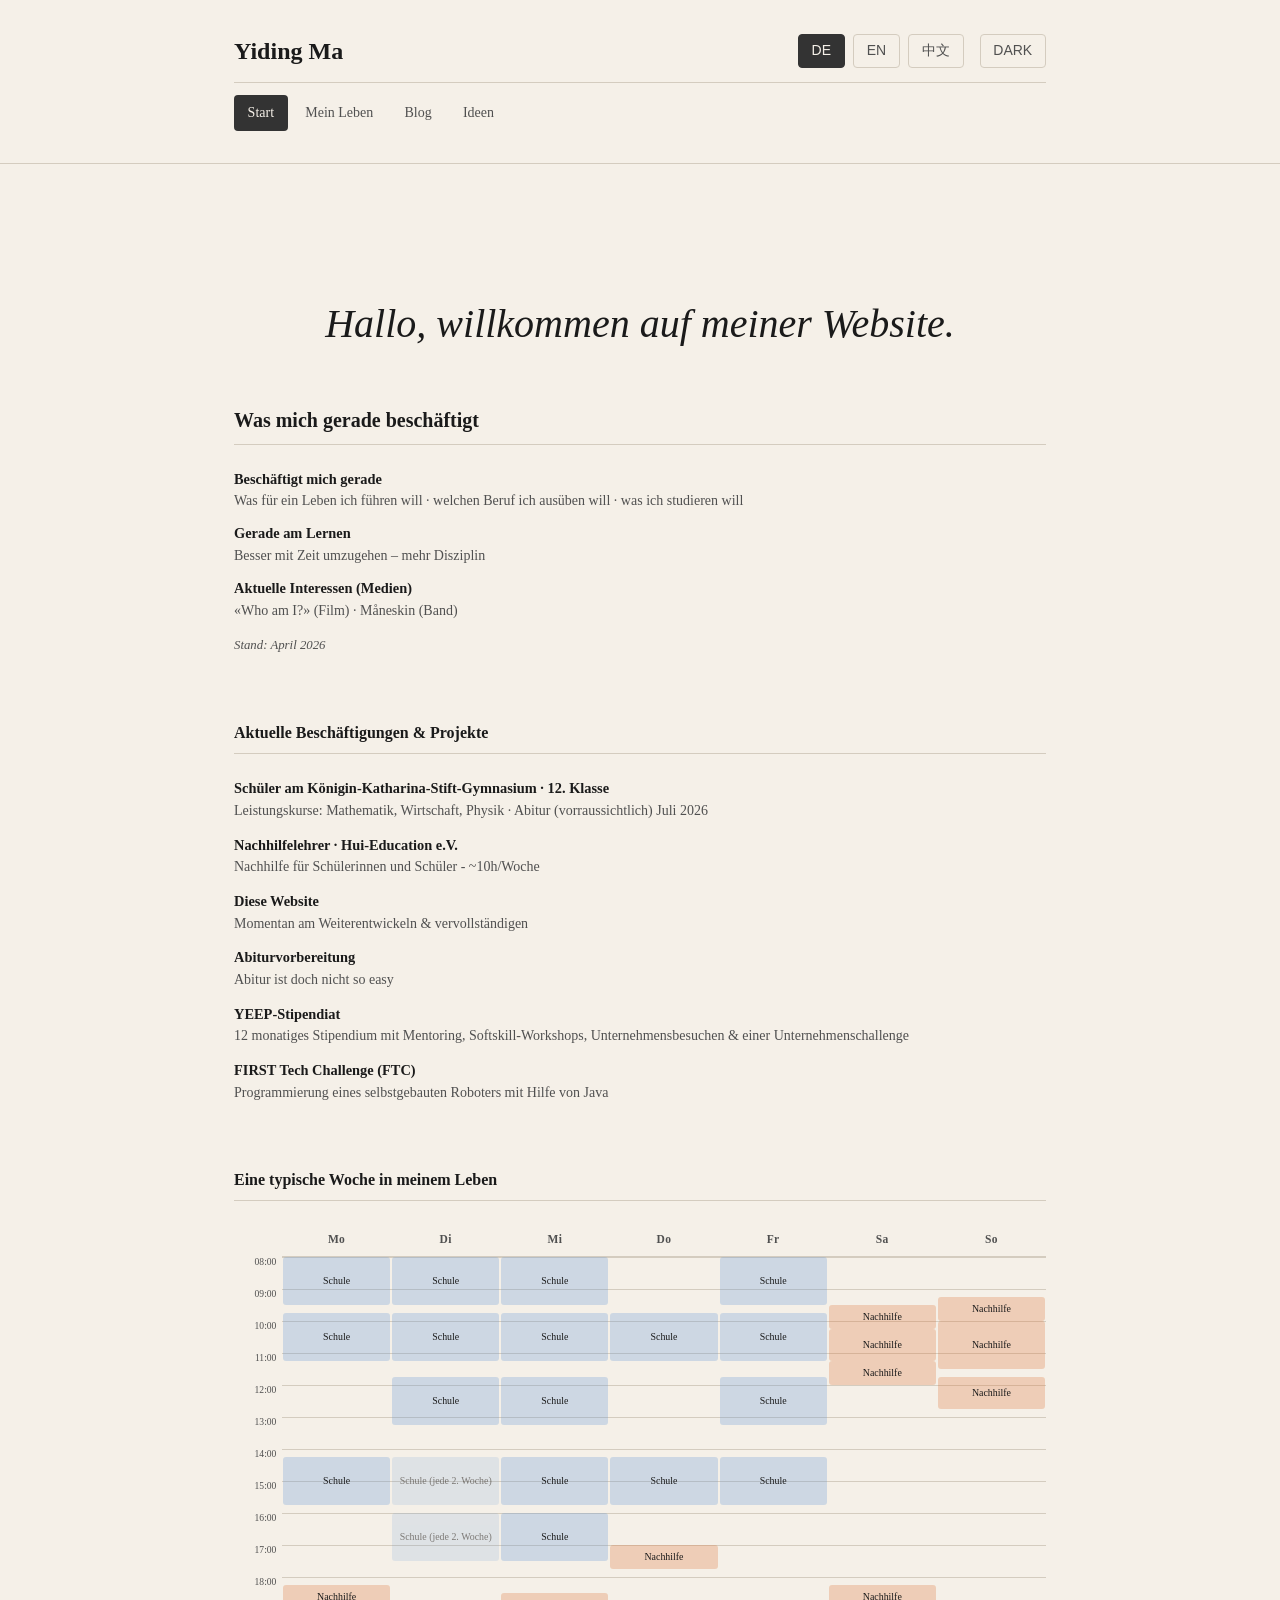
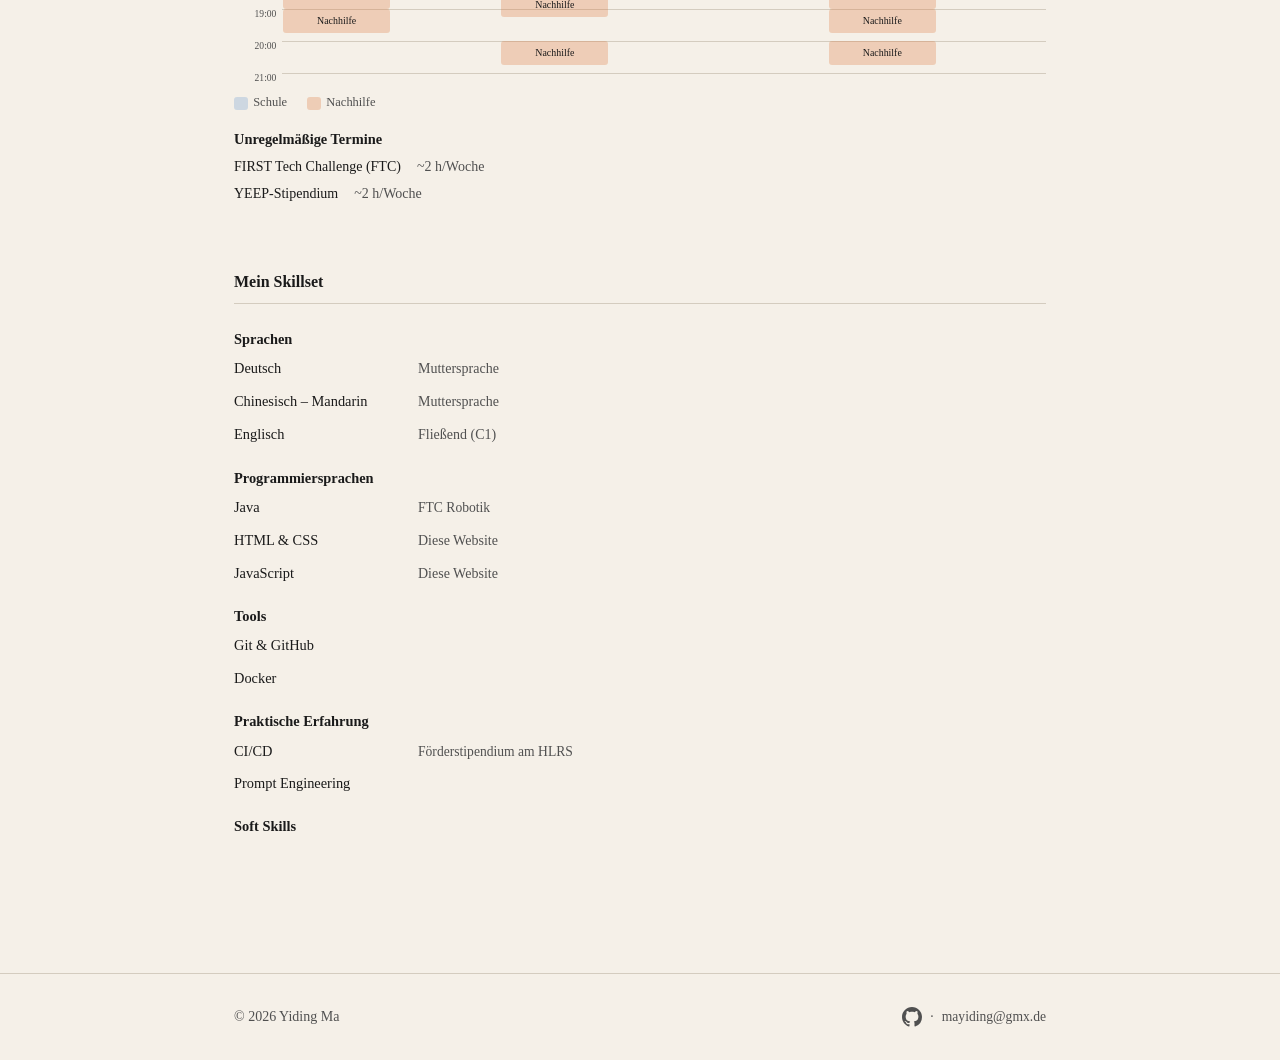
==== index.html @ 5a1a0c82 "fix: skill links open card at top, back button returns to Mein Skillset" ====
﻿<!DOCTYPE html>
<!-- ============================================================
     !! AI ASSISTANT — READ BEFORE EDITING !!
     README.md  →  project reference, section structure, feature docs
     TODO.md    →  pending tasks, placeholder content tracker
     Both files are in the workspace root: C:\_Applikationen\_AboutMe\
     ============================================================ -->
<html lang="de">
<head>
    <meta charset="UTF-8">
    <script>if(localStorage.getItem('theme')==='dark'){document.documentElement.classList.add('dark-mode');}</script>
    <meta name="viewport" content="width=device-width, initial-scale=1.0">
    <meta name="description" content="Eine Website von Yiding Ma – Schüler am KKSt Stuttgart, Entwickler & Hobby-Philosoph. Mein Leben, Blog und Ideen.">
    <meta name="keywords" content="Yiding Ma, Yiding, Itsyid, KKSt, Königin-Katharina-Stift, Schüler, Entwickler">
    <meta name="author" content="Yiding Ma">
    <link rel="canonical" href="https://itsyid.com/">

    <!-- Open Graph -->
    <meta property="og:type" content="website">
    <meta property="og:url" content="https://itsyid.com/">
    <meta property="og:title" content="Yiding Ma">
    <meta property="og:description" content="Eine Website von Yiding Ma – Schüler am KKSt Stuttgart, Entwickler & Hobby-Philosoph. Mein Leben, Blog und Ideen.">
    <meta property="og:locale" content="de_DE">

    <!-- Structured data: Person -->
    <script type="application/ld+json">
    {
        "@context": "https://schema.org",
        "@type": "Person",
        "name": "Yiding Ma",
        "givenName": "Yiding",
        "familyName": "Ma",
        "alternateName": ["Yiding", "Itsyid", "马亦丁"],
        "url": "https://itsyid.com",
        "sameAs": ["https://github.com/Yidingdong"],
        "description": "Eine Website von Yiding Ma – Schüler am KKSt Stuttgart, Entwickler & Hobby-Philosoph. Mein Leben, Blog und Ideen.",
        "alumniOf": {
            "@type": "EducationalOrganization",
            "name": "Königin-Katharina-Stift-Gymnasium Stuttgart",
            "alternateName": "KKSt"
        },
        "knowsAbout": ["Java", "Docker", "CI/CD", "HTML", "CSS", "Prompt Engineering"],
        "knowsLanguage": ["de", "en", "zh"],
        "nationality": "CN"
    }
    </script>

    <link rel="icon" type="image/svg+xml" href="favicon.svg">
    <title>Yiding Ma – Schüler, Entwickler & Hobby-Philosoph | itsyid.com</title>
    <link rel="stylesheet" href="style.css">
</head>
<body>
    <!-- Header -->
    <header class="header">
        <div class="container">
            <div class="header-top">
                <h1 class="name" data-de="Yiding Ma" data-en="Yiding Ma" data-zh="马亦丁">Yiding Ma</h1>
                <div class="controls">
                    <div class="language-selector">
                        <button class="lang-btn active" data-lang="de">DE</button>
                        <button class="lang-btn" data-lang="en">EN</button>
                        <button class="lang-btn" data-lang="zh">中文</button>
                    </div>
                    <button class="theme-toggle" aria-label="Toggle Dark Mode">
                        <span class="theme-text">DARK</span>
                    </button>
                    <button class="nav-toggle" aria-label="Menü öffnen" aria-expanded="false">☰</button>
                </div>
            </div>
            <nav class="navbar">
                <div class="navbar-inner">
                <a href="index.html" class="nav-link active" data-de="Start" data-en="Home" data-zh="首页">Start</a>
                <a href="timeline.html" class="nav-link" data-de="Mein Leben" data-en="My life" data-zh="我的一生">Mein Leben</a>
                <a href="blog.html" class="nav-link" data-de="Blog" data-en="Blog" data-zh="博客">Blog</a>
                <a href="ideas.html" class="nav-link" data-de="Ideen" data-en="Ideas" data-zh="主意">Ideen</a>
                </div>
            </nav>
        </div>
    </header>

    <!-- Main content -->
    <main class="page-main">
        <div class="container">

            <!-- 1. Multilingual greeting -->
            <section class="home-greeting">
                <p class="greeting-text"
                   data-de="Hallo, willkommen auf meiner Website."
                   data-en="Hello, welcome to my website."
                   data-zh="你好，欢迎来到我的网站。">Hallo, willkommen auf meiner Website.</p>
            </section>

            <!-- 2. Currently -->
            <section class="home-section" id="currently">
                <h2 class="home-section-title"
                    data-de="Was mich gerade beschäftigt"
                    data-en="What's currently on my mind"
                    data-zh="我最近在意的事情">Was mich gerade beschäftigt</h2>
                <ul class="currently-list">
                    <li class="currently-item">
                        <span class="currently-label"
                              data-de="Beschäftigt mich gerade"
                              data-en="Currently on my mind"
                              data-zh="最近思考的事情">Beschäftigt mich gerade</span>
                        <span class="currently-value"
                              data-de="Was für ein Leben ich führen will · welchen Beruf ich ausüben will · was ich studieren will"
                              data-en="What kind of life I want to lead · what career I want to pursue · what I want to study"
                              data-zh="想过什么人生 · 想从事什么职业 · 想读什么专业">Was für ein Leben ich führen will · welchen Beruf ich ausüben will · was ich studieren will</span>
                    </li>
                    <li class="currently-item">
                        <span class="currently-label"
                              data-de="Gerade am Lernen"
                              data-en="Currently learning"
                              data-zh="正在学">Gerade am Lernen</span>
                        <span class="currently-value"
                              data-de="Besser mit Zeit umzugehen &ndash; mehr Disziplin"
                              data-en="Better time management and more self-discipline"
                              data-zh="时间管理与自律">Besser mit Zeit umgehen &ndash; mehr Disziplin</span>
                    </li>
                    <li class="currently-item">
                        <span class="currently-label"
                              data-de="Aktuelle Interessen (Medien)"
                              data-en="Current Media Interests"
                              data-zh="当前媒体兴趣">Aktuelle Interessen (Medien)</span>
                        <span class="currently-value"
                              data-de="&#xAB;Who am I?&#xBB; (Film) &middot; Måneskin (Band)"
                              data-en="&#xAB;Who am I?&#xBB; (film) &middot; Måneskin(Band)"
                              data-zh="《Who am I?》（电影）&middot; Måneskin (乐队)">&#xAB;Who am I?&#xBB; (Film) &middot; Måneskin</span>
                    </li>
                </ul>
                <p class="currently-updated"
                   data-de="Stand: April 2026"
                   data-en="Last updated: April 2026"
                   data-zh="上次更新：2026年 4月">Stand: April 2026</p>
            </section>

            <!-- 3. What I'm currently up to -->
            <section class="home-section home-section--minor" id="active">
                <h2 class="home-section-title home-section-title--minor"
                    data-de="Aktuelle Beschäftigungen &amp; Projekte"
                    data-en="Current Occupations &amp; Projects"
                    data-zh="当前职业与项目">Aktuelle Beschäftigung &amp; Projekte</h2>
                <ul class="active-list">
                    <li class="active-item">
                        <span class="active-name"
                              data-de="Schüler am Königin-Katharina-Stift-Gymnasium &middot; 12. Klasse"
                              data-en="Student at Königin-Katharina-Stift Gymnasium &middot; 12th Grade"
                              data-zh="在读于 Königin-Katharina-Stift 中学 &middot; 12年级">12. Klasse &middot; Königin-Katharina-Stift-Gymnasium</span>
                        <span class="active-desc"
                              data-de="Leistungskurse: Mathematik, Wirtschaft, Physik &middot; Abitur (vorraussichtlich) Juli 2026"
                              data-en="Advanced courses: Mathematics, Economics, Physics &middot; Abitur (expected) July 2026"
                              data-zh="主修课：数学、经济、物理 &middot; 预计2026年7月毕业">Leistungskurse Mathematik, Wirtschaft, Physik &middot; Abitur Juli 2026</span>
                    </li>
                    <li class="active-item">
                        <span class="active-name"
                              data-de="Nachhilfelehrer &middot; Hui-Education e.V."
                              data-en="Tutor &middot; Hui-Education e.V."
                              data-zh="辅导老师 &middot; Hui-Education e.V.">Nachhilfelehrer &middot; Hui-Education e.V.</span>
                        <span class="active-desc"
                              data-de="Nachhilfe für Schülerinnen und Schüler - ~10h/Woche"
                              data-en="Tutoring for students - ~10h/week"
                              data-zh="给学生辅导功课 - 每周约10小时">Ehrenamtliche Nachhilfe für Schülerinnen und Schüler</span>
                    </li>
                    <li class="active-item">
                        <span class="active-name"
                              data-de="Diese Website"
                              data-en="This website"
                              data-zh="这个网站">Diese Website</span>
                        <span class="active-desc"
                              data-de="Momentan am Weiterentwickeln & vervollständigen"
                              data-en="Currently further developing & completing"
                              data-zh="目前正在开发和完善中">Laufend weiterentwickelt</span>
                    </li>
                    <li class="active-item">
                        <span class="active-name"
                              data-de="Abiturvorbereitung"
                              data-en="Abitur preparation"
                              data-zh="备战高考">Abiturvorbereitung</span>
                        <span class="active-desc"
                              data-de="Abitur ist doch nicht so easy"
                              data-en="Graduating with proper grades requires more work than expected"
                              data-zh="高考还是有些难度的">Abitur ist doch nicht so easy</span>
                    </li>
                    <li class="active-item">
                        <span class="active-name"
                              data-de="YEEP-Stipendiat"
                              data-en="YEEP Scholar"
                              data-zh="YEEP栽培生">YEEP-Stipendiat</span>
                        <span class="active-desc"
                              data-de="12 monatiges Stipendium mit Mentoring, Softskill-Workshops, Unternehmensbesuchen &amp; einer Unternehmenschallenge"
                              data-en="12-month scholarship with mentoring, soft skill workshops, company visits &amp; a company challenge"
                              data-zh="为期12个月的奖学金，包括指导、软技能工作坊、公司参观和公司挑战">12 monatiges Stipendium mit Mentoring, Softskill-Workshops, Unternehmensbesuchen &amp; einer Unternehmenschallenge</span>
                    </li>
                    <li class="active-item">
                        <span class="active-name"
                              data-de="FIRST Tech Challenge (FTC)"
                              data-en="FIRST Tech Challenge (FTC)"
                              data-zh="FIRST Tech Challenge (FTC)">FIRST Tech Challenge (FTC)</span>
                        <span class="active-desc"
                              data-de="Programmierung eines selbstgebauten Roboters mit Hilfe von Java"
                              data-en="Programming a self-built robot with the help of Java"
                              data-zh="借助 Java 编写自制机器人程序">Programmierung eines selbstgebauten Roboters mit Hilfe von Java</span>
                    </li>
                </ul>
            </section>

            <!-- 4. Week in my life -->
            <section class="home-section home-section--minor" id="week">
                <h2 class="home-section-title home-section-title--minor"
                    data-de="Eine typische Woche in meinem Leben"
                    data-en="A typical week in my life"
                    data-zh="我的一周">Eine Woche in meinem Leben</h2>
                <div class="week-cal-wrap">
                    <div class="wc-time-grid">
                        <!-- Header row -->
                        <div></div>
                        <div class="wc-tg-day" data-de="Mo" data-en="Mon" data-zh="周一">Mo</div>
                        <div class="wc-tg-day" data-de="Di" data-en="Tue" data-zh="周二">Di</div>
                        <div class="wc-tg-day" data-de="Mi" data-en="Wed" data-zh="周三">Mi</div>
                        <div class="wc-tg-day" data-de="Do" data-en="Thu" data-zh="周四">Do</div>
                        <div class="wc-tg-day" data-de="Fr" data-en="Fri" data-zh="周五">Fr</div>
                        <div class="wc-tg-day" data-de="Sa" data-en="Sat" data-zh="周六">Sa</div>
                        <div class="wc-tg-day" data-de="So" data-en="Sun" data-zh="周日">So</div>

                        <!-- Hour labels + lines (08:00–21:00, each hour = 4 rows of 15 min) -->
                        <div class="wc-tg-hlabel" style="grid-row:2;grid-column:1">08:00</div>
                        <div class="wc-tg-hline"  style="grid-row:2;grid-column:2/-1"></div>
                        <div class="wc-tg-hlabel" style="grid-row:6;grid-column:1">09:00</div>
                        <div class="wc-tg-hline"  style="grid-row:6;grid-column:2/-1"></div>
                        <div class="wc-tg-hlabel" style="grid-row:10;grid-column:1">10:00</div>
                        <div class="wc-tg-hline"  style="grid-row:10;grid-column:2/-1"></div>
                        <div class="wc-tg-hlabel" style="grid-row:14;grid-column:1">11:00</div>
                        <div class="wc-tg-hline"  style="grid-row:14;grid-column:2/-1"></div>
                        <div class="wc-tg-hlabel" style="grid-row:18;grid-column:1">12:00</div>
                        <div class="wc-tg-hline"  style="grid-row:18;grid-column:2/-1"></div>
                        <div class="wc-tg-hlabel" style="grid-row:22;grid-column:1">13:00</div>
                        <div class="wc-tg-hline"  style="grid-row:22;grid-column:2/-1"></div>
                        <div class="wc-tg-hlabel" style="grid-row:26;grid-column:1">14:00</div>
                        <div class="wc-tg-hline"  style="grid-row:26;grid-column:2/-1"></div>
                        <div class="wc-tg-hlabel" style="grid-row:30;grid-column:1">15:00</div>
                        <div class="wc-tg-hline"  style="grid-row:30;grid-column:2/-1"></div>
                        <div class="wc-tg-hlabel" style="grid-row:34;grid-column:1">16:00</div>
                        <div class="wc-tg-hline"  style="grid-row:34;grid-column:2/-1"></div>
                        <div class="wc-tg-hlabel" style="grid-row:38;grid-column:1">17:00</div>
                        <div class="wc-tg-hline"  style="grid-row:38;grid-column:2/-1"></div>
                        <div class="wc-tg-hlabel" style="grid-row:42;grid-column:1">18:00</div>
                        <div class="wc-tg-hline"  style="grid-row:42;grid-column:2/-1"></div>
                        <div class="wc-tg-hlabel" style="grid-row:46;grid-column:1">19:00</div>
                        <div class="wc-tg-hline"  style="grid-row:46;grid-column:2/-1"></div>
                        <div class="wc-tg-hlabel" style="grid-row:50;grid-column:1">20:00</div>
                        <div class="wc-tg-hline"  style="grid-row:50;grid-column:2/-1"></div>
                        <div class="wc-tg-hlabel" style="grid-row:54;grid-column:1">21:00</div>
                        <div class="wc-tg-hline"  style="grid-row:54;grid-column:2/-1"></div>

                        <!-- Mo (col 2): school 08–09:30, 09:50–11:20, 14:15–15:45; tutoring 18:15–19:00, 19:00–19:45 -->
                        <div class="wc-tg-block wc-school" style="grid-row:2/8;grid-column:2" data-de="Schule" data-en="School" data-zh="上学">Schule</div>
                        <div class="wc-tg-block wc-school" style="grid-row:9/15;grid-column:2" data-de="Schule" data-en="School" data-zh="上学">Schule</div>
                        <div class="wc-tg-block wc-school" style="grid-row:27/33;grid-column:2" data-de="Schule" data-en="School" data-zh="上学">Schule</div>
                        <div class="wc-tg-block wc-tutor" style="grid-row:43/46;grid-column:2" data-de="Nachhilfe" data-en="Tutoring" data-zh="辅导课">Nachhilfe</div>
                        <div class="wc-tg-block wc-tutor" style="grid-row:46/49;grid-column:2" data-de="Nachhilfe" data-en="Tutoring" data-zh="辅导课">Nachhilfe</div>

                        <!-- Di (col 3): school 08–09:30, 09:50–11:20, 11:40–13:10; school biweekly 14:15–17:35 -->
                        <div class="wc-tg-block wc-school" style="grid-row:2/8;grid-column:3" data-de="Schule" data-en="School" data-zh="上学">Schule</div>
                        <div class="wc-tg-block wc-school" style="grid-row:9/15;grid-column:3" data-de="Schule" data-en="School" data-zh="上学">Schule</div>
                        <div class="wc-tg-block wc-school" style="grid-row:17/23;grid-column:3" data-de="Schule" data-en="School" data-zh="上学">Schule</div>
                        <div class="wc-tg-block wc-school wc-cell--dim" style="grid-row:27/33;grid-column:3" data-de="Schule (jede 2. Woche)" data-en="School (every other week)" data-zh="上学（隔周）">Schule*</div>
                        <div class="wc-tg-block wc-school wc-cell--dim" style="grid-row:34/40;grid-column:3" data-de="Schule (jede 2. Woche)" data-en="School (every other week)" data-zh="上学（隔周）">Schule*</div>

                        <!-- Mi (col 4): school 08–13:10, 14:15–17:35; tutoring 18:30–19:15, 20:00–20:45 -->
                        <div class="wc-tg-block wc-school" style="grid-row:2/8;grid-column:4" data-de="Schule" data-en="School" data-zh="上学">Schule</div>
                        <div class="wc-tg-block wc-school" style="grid-row:9/15;grid-column:4" data-de="Schule" data-en="School" data-zh="上学">Schule</div>
                        <div class="wc-tg-block wc-school" style="grid-row:17/23;grid-column:4" data-de="Schule" data-en="School" data-zh="上学">Schule</div>
                        <div class="wc-tg-block wc-school" style="grid-row:27/33;grid-column:4" data-de="Schule" data-en="School" data-zh="上学">Schule</div>
                        <div class="wc-tg-block wc-school" style="grid-row:34/40;grid-column:4" data-de="Schule" data-en="School" data-zh="上学">Schule</div>
                        <div class="wc-tg-block wc-tutor" style="grid-row:44/47;grid-column:4" data-de="Nachhilfe" data-en="Tutoring" data-zh="辅导课">Nachhilfe</div>
                        <div class="wc-tg-block wc-tutor" style="grid-row:50/53;grid-column:4" data-de="Nachhilfe" data-en="Tutoring" data-zh="辅导课">Nachhilfe</div>

                        <!-- Do (col 5): school 09:50–11:20, 14:15–15:45; tutoring 17:00–17:45 -->
                        <div class="wc-tg-block wc-school" style="grid-row:9/15;grid-column:5" data-de="Schule" data-en="School" data-zh="上学">Schule</div>
                        <div class="wc-tg-block wc-school" style="grid-row:27/33;grid-column:5" data-de="Schule" data-en="School" data-zh="上学">Schule</div>
                        <div class="wc-tg-block wc-tutor" style="grid-row:38/41;grid-column:5" data-de="Nachhilfe" data-en="Tutoring" data-zh="辅导课">Nachhilfe</div>

                        <!-- Fr (col 6): school 08–09:30, 09:50–11:20, 11:40–13:10, 14:15–15:45 -->
                        <div class="wc-tg-block wc-school" style="grid-row:2/8;grid-column:6" data-de="Schule" data-en="School" data-zh="上学">Schule</div>
                        <div class="wc-tg-block wc-school" style="grid-row:9/15;grid-column:6" data-de="Schule" data-en="School" data-zh="上学">Schule</div>
                        <div class="wc-tg-block wc-school" style="grid-row:17/23;grid-column:6" data-de="Schule" data-en="School" data-zh="上学">Schule</div>
                        <div class="wc-tg-block wc-school" style="grid-row:27/33;grid-column:6" data-de="Schule" data-en="School" data-zh="上学">Schule</div>

                        <!-- Sa (col 7): tutoring 09:30–12:00 (morning cluster), 18:10–20:45 (evening cluster) -->
                        <div class="wc-tg-block wc-tutor" style="grid-row:8/11;grid-column:7" data-de="Nachhilfe" data-en="Tutoring" data-zh="辅导课">Nachhilfe</div>
                        <div class="wc-tg-block wc-tutor" style="grid-row:11/15;grid-column:7" data-de="Nachhilfe" data-en="Tutoring" data-zh="辅导课">Nachhilfe</div>
                        <div class="wc-tg-block wc-tutor" style="grid-row:15/18;grid-column:7" data-de="Nachhilfe" data-en="Tutoring" data-zh="辅导课">Nachhilfe</div>
                        <div class="wc-tg-block wc-tutor" style="grid-row:43/46;grid-column:7" data-de="Nachhilfe" data-en="Tutoring" data-zh="辅导课">Nachhilfe</div>
                        <div class="wc-tg-block wc-tutor" style="grid-row:46/49;grid-column:7" data-de="Nachhilfe" data-en="Tutoring" data-zh="辅导课">Nachhilfe</div>
                        <div class="wc-tg-block wc-tutor" style="grid-row:50/53;grid-column:7" data-de="Nachhilfe" data-en="Tutoring" data-zh="辅导课">Nachhilfe</div>

                        <!-- So (col 8): tutoring 09:10–12:45 (morning cluster) -->
                        <div class="wc-tg-block wc-tutor" style="grid-row:7/10;grid-column:8" data-de="Nachhilfe" data-en="Tutoring" data-zh="辅导课">Nachhilfe</div>
                        <div class="wc-tg-block wc-tutor" style="grid-row:10/16;grid-column:8" data-de="Nachhilfe" data-en="Tutoring" data-zh="辅导课">Nachhilfe</div>
                        <div class="wc-tg-block wc-tutor" style="grid-row:17/21;grid-column:8" data-de="Nachhilfe" data-en="Tutoring" data-zh="辅导课">Nachhilfe</div>
                    </div>
                </div>
                <div class="week-cal-legend">
                    <span class="wc-legend-item"><span class="wc-legend-dot wc-school"></span><span data-de="Schule" data-en="School" data-zh="学校">Schule</span></span>
                    <span class="wc-legend-item"><span class="wc-legend-dot wc-tutor"></span><span data-de="Nachhilfe" data-en="Tutoring" data-zh="辅导课">Nachhilfe (Ehrenamt)</span></span>
                </div>
                <div class="week-irregular">
                    <p class="week-irregular-heading"
                       data-de="Unregelmäßige Termine"
                       data-en="Irregular appointments"
                       data-zh="不定期安排">Unregelmäßige Termine</p>
                    <ul class="week-irregular-list">
                        <li class="week-irregular-item">
                            <span class="week-irregular-name">FIRST Tech Challenge (FTC)</span>
                            <span class="week-irregular-hours"
                                  data-de="~2 h/Woche"
                                  data-en="~2 h/week"
                                  data-zh="每周约 2 小时">~2 h/Woche</span>
                        </li>
                        <li class="week-irregular-item">
                            <span class="week-irregular-name">YEEP-Stipendium</span>
                            <span class="week-irregular-hours"
                                  data-de="~2 h/Woche"
                                  data-en="~2 h/week"
                                  data-zh="每周约 2 小时">~2 h/Woche</span>
                        </li>
                    </ul>
                </div>
            </section>

            <!-- 5. Skills -->
            <section class="home-section home-section--minor" id="skills">
                <h2 class="home-section-title home-section-title--minor"
                    data-de="Mein Skillset"
                    data-en="My Skills"
                    data-zh="我的技能">Mein Skillset</h2>
                <div class="skill-cats">

                    <div class="skill-cat">
                        <p class="skill-cat-title" data-de="Sprachen" data-en="Languages" data-zh="语言">Sprachen</p>
                        <ul class="skills-list">
                            <li class="skill-item">
                                <span class="skill-name">Deutsch</span>
                                <span class="skill-level" data-de="Muttersprache" data-en="Native" data-zh="母语">Muttersprache</span>
                            </li>
                            <li class="skill-item">
                                <span class="skill-name">Chinesisch &ndash; Mandarin</span>
                                <span class="skill-level" data-de="Muttersprache" data-en="Native" data-zh="母语">Muttersprache</span>
                            </li>
                            <li class="skill-item">
                                <span class="skill-name">Englisch</span>
                                <span class="skill-level" data-de="Fließend (C1)" data-en="Fluent (C1)" data-zh="流利（C1）">Fließend (C1)</span>
                            </li>
                        </ul>
                    </div>

                    <div class="skill-cat">
                        <p class="skill-cat-title" data-de="Programmiersprachen" data-en="Programming Languages" data-zh="编程语言">Programmiersprachen</p>
                        <ul class="skills-list">
                            <li class="skill-item">
                                <span class="skill-name">Java</span>
                                <span class="skill-ref"><a href="timeline.html?ref=skills#FTC"
                                    data-de="FTC Robotik" data-en="FTC Robotics" data-zh="FTC 机器人">FTC Robotik</a></span>
                            </li>
                            <li class="skill-item">
                                <span class="skill-name">HTML &amp; CSS</span>
                                <span class="skill-level" data-de="Diese Website" data-en="This website" data-zh="这个网站">Diese Website</span>
                            </li>
                            <li class="skill-item">
                                <span class="skill-name">JavaScript</span>
                                <span class="skill-level" data-de="Diese Website" data-en="This website" data-zh="这个网站">Diese Website</span>
                            </li>
                        </ul>
                    </div>

                    <div class="skill-cat">
                        <p class="skill-cat-title" data-de="Tools" data-en="Tools" data-zh="工具">Tools</p>
                        <ul class="skills-list">
                            <li class="skill-item"><span class="skill-name">Git &amp; GitHub</span></li>
                            <li class="skill-item"><span class="skill-name">Docker</span></li>
                        </ul>
                    </div>

                    <div class="skill-cat">
                        <p class="skill-cat-title" data-de="Praktische Erfahrung" data-en="Practical Experience" data-zh="实践经验">Praktische Erfahrung</p>
                        <ul class="skills-list">
                            <li class="skill-item">
                                <span class="skill-name">CI/CD</span>
                                <span class="skill-ref"><a href="timeline.html?ref=skills#HLRS"
                                    data-de="Förderstipendium am HLRS" data-en="Scholarship at HLRS" data-zh="HLRS奖学金">Förderstipendium am HLRS</a></span>
                            </li>
                            <li class="skill-item"><span class="skill-name">Prompt Engineering</span></li>
                        </ul>
                    </div>

                    <div class="skill-cat">
                        <p class="skill-cat-title" data-de="Soft Skills" data-en="Soft Skills" data-zh="软技能">Soft Skills</p>
                        <ul class="skills-list">
                            <!-- Wird noch ergänzt -->
                        </ul>
                    </div>

                </div>
            </section>

        </div>
    </main>

    <!-- Footer -->
    <footer class="footer">
        <div class="container footer-inner">
            <p>&copy; 2026 Yiding Ma</p>
            <div class="footer-contact">
                <a href="https://github.com/Yidingdong" class="footer-link" target="_blank" rel="noopener noreferrer" aria-label="GitHub">
                    <svg class="github-icon" viewBox="0 0 16 16" aria-hidden="true"><path fill="currentColor" d="M8 0C3.58 0 0 3.58 0 8c0 3.54 2.29 6.53 5.47 7.59.4.07.55-.17.55-.38 0-.19-.01-.82-.01-1.49-2.01.37-2.53-.49-2.69-.94-.09-.23-.48-.94-.82-1.13-.28-.15-.68-.52-.01-.53.63-.01 1.08.58 1.23.82.72 1.21 1.87.87 2.33.66.07-.52.28-.87.51-1.07-1.78-.2-3.64-.89-3.64-3.95 0-.87.31-1.59.82-2.15-.08-.2-.36-1.02.08-2.12 0 0 .67-.21 2.2.82.64-.18 1.32-.27 2-.27.68 0 1.36.09 2 .27 1.53-1.04 2.2-.82 2.2-.82.44 1.1.16 1.92.08 2.12.51.56.82 1.27.82 2.15 0 3.07-1.87 3.75-3.65 3.95.29.25.54.73.54 1.48 0 1.07-.01 1.93-.01 2.2 0 .21.15.46.55.38A8.013 8.013 0 0016 8c0-4.42-3.58-8-8-8z"/></svg>
                </a>
                <span class="footer-sep">&middot;</span>
                <a href="mailto:mayiding@gmx.de" class="footer-link">mayiding@gmx.de</a>
            </div>
        </div>
    </footer>

    <script src="script.js"></script>
</body>
</html>
---- style.css ----
/* ============================================================
   !! AI ASSISTANT — READ BEFORE EDITING !!
   README.md  →  project reference, section structure, CSS notes
   TODO.md    →  pending tasks, placeholder content tracker
   Both files are in the workspace root: C:\_Applikationen\_AboutMe\
   ============================================================ */

/* ====================================
   CSS RESET & VARIABLES
   ==================================== */

* {
    margin: 0;
    padding: 0;
    box-sizing: border-box;
}

:root {
    /* Light Mode Colors */
    --bg-color: #f5f0e8;
    --surface-color: #ece5d8;
    --text-primary: #1a1a1a;
    --text-secondary: #505050;
    --border-color: #d4ccbf;
    --accent-color: #333333;
    --marker-color: #1a1a1a;

    /* Transitions */
    --transition: all 0.3s ease;

    /* Sticky note colors (light mode) */
    --note-bg-1: #f5e6d3;
    --note-bg-2: #edddc9;
    --note-bg-3: #f2e1c8;
    --note-bg-4: #e9d5bc;
}

html.dark-mode {
    /* Dark Mode Colors */
    --bg-color: #1a1a1a;
    --surface-color: #2a2a2a;
    --text-primary: #ffffff;
    --text-secondary: #b0b0b0;
    --border-color: #404040;
    --accent-color: #e0e0e0;
    --marker-color: #ffffff;

    /* Sticky note colors (dark mode) */
    --note-bg-1: #3d2e1e;
    --note-bg-2: #2f2118;
    --note-bg-3: #352618;
    --note-bg-4: #3b2a14;
}

html {
    scroll-behavior: smooth;
}

body {
    font-family: 'Times New Roman', Times, serif;
    font-size: 17px;
    background-color: var(--bg-color);
    color: var(--text-primary);
    line-height: 1.6;
    transition: var(--transition);
}

.container {
    max-width: 860px;
    margin: 0 auto;
    padding: 0 24px;
}


/* ====================================
   HEADER
   ==================================== */

.header {
    padding: 2rem 0;
    border-bottom: 1px solid var(--border-color);
    background-color: var(--bg-color);
    position: sticky;
    top: 0;
    z-index: 100;
    transition: var(--transition);
}

.header .container {
    display: flex;
    flex-direction: column;
}

.name {
    font-size: 1.5rem;
    font-weight: 600;
    color: var(--text-primary);
}

.controls {
    display: flex;
    align-items: center;
    gap: 1rem;
}

.language-selector {
    display: flex;
    gap: 0.5rem;
}

.lang-btn {
    display: inline-block;
    background: transparent;
    border: 1px solid var(--border-color);
    color: var(--text-secondary);
    padding: 0.4rem 0.8rem;
    border-radius: 4px;
    cursor: pointer;
    font-size: 0.875rem;
    font-weight: 500;
    line-height: 1.4;
    transition: var(--transition);
    min-height: 32px;
    box-sizing: border-box;
}

.lang-btn:hover {
    background-color: var(--surface-color);
}

.lang-btn.active {
    background-color: var(--accent-color);
    color: var(--bg-color);
    border-color: var(--accent-color);
}

.theme-toggle {
    display: inline-block;
    background: transparent;
    border: 1px solid var(--border-color);
    padding: 0.4rem 0.8rem;
    border-radius: 4px;
    cursor: pointer;
    font-size: 0.875rem;
    font-weight: 500;
    color: var(--text-secondary);
    line-height: 1.4;
    transition: var(--transition);
    min-height: 32px;
    box-sizing: border-box;
}

.theme-text {
    display: inline;
    line-height: inherit;
}

.theme-toggle:hover {
    background-color: var(--surface-color);
    color: var(--text-primary);
}

/* Hidden on desktop; shown on mobile via @media */
.nav-toggle {
    display: none;
}


/* ====================================
   TIMELINE
   ==================================== */

.timeline-container {
    padding: 4rem 0;
    min-height: calc(100vh - 200px);
}

.timeline-heading {
    font-size: 2rem;
    font-weight: 700;
    color: var(--text-primary);
    text-align: center;
    margin-bottom: 3rem;
    padding-bottom: 1rem;
    border-bottom: 2px solid var(--border-color);
}

.timeline-item {
    position: relative;
    padding-left: 40px;
    padding-bottom: 3rem;
}

.timeline-item::before {
    content: '';
    position: absolute;
    left: 10px;
    top: 30px;
    bottom: -30px;
    width: 2px;
    background-color: var(--border-color);
}

.timeline-item:last-child::before {
    display: none;
}

.timeline-marker {
    position: absolute;
    left: 0;
    top: 8px;
    width: 20px;
    height: 20px;
    border-radius: 50%;
    background-color: var(--marker-color);
    border: 3px solid var(--bg-color);
    box-shadow: 0 0 0 3px var(--border-color);
    z-index: 1;
}

.timeline-item.current .timeline-marker {
    width: 24px;
    height: 24px;
    left: -2px;
    top: 6px;
    box-shadow: 0 0 0 4px var(--accent-color);
    animation: pulse 2s ease-in-out infinite;
}

@keyframes pulse {
    0%, 100% {
        box-shadow: 0 0 0 4px var(--accent-color);
    }
    50% {
        box-shadow: 0 0 0 8px var(--accent-color);
    }
}

.timeline-content {
    display: block;
    background-color: var(--surface-color);
    padding: 1.5rem;
    border-radius: 8px;
    border: 1px solid var(--border-color);
    transition: var(--transition);
    cursor: pointer;
    text-decoration: none;
    color: inherit;
}

.timeline-content:hover {
    transform: translateX(5px);
    box-shadow: 0 4px 12px rgba(0, 0, 0, 0.1);
    border-color: var(--accent-color);
}

html.dark-mode .timeline-content:hover {
    box-shadow: 0 4px 12px rgba(255, 255, 255, 0.1);
}

.timeline-year {
    display: inline-block;
    font-size: 0.875rem;
    font-weight: 600;
    color: var(--text-secondary);
    background-color: var(--bg-color);
    padding: 0.25rem 0.75rem;
    border-radius: 12px;
    margin-bottom: 0.5rem;
}

.timeline-title {
    font-size: 1.25rem;
    font-weight: 600;
    color: var(--text-primary);
    margin-bottom: 0.5rem;
}

.timeline-description {
    font-size: 0.95rem;
    color: var(--text-secondary);
    line-height: 1.6;
}


/* ====================================
   FOOTER
   ==================================== */

.footer {
    padding: 2rem 0;
    text-align: center;
    border-top: 1px solid var(--border-color);
    color: var(--text-secondary);
    font-size: 0.875rem;
}


/* ====================================
   DETAIL VIEWS
   ==================================== */

.detail-view {
    display: none;
    min-height: 100vh;
    padding: 2rem 0 4rem;
    background-color: var(--surface-color);
    position: relative;
}

.detail-view:target {
    display: block;
}

/* Hide timeline and footer when detail view is active */
body:has(.detail-view:target) #timeline-view,
body:has(.detail-view:target) .footer {
    display: none;
}

.detail-container {
    max-width: 800px;
    margin: 0 auto;
    padding: 0 20px;
    background-color: var(--bg-color);
    border-radius: 12px;
    padding: 3rem;
    box-shadow: 0 2px 16px rgba(0, 0, 0, 0.08);
    position: relative;
}

html.dark-mode .detail-container {
    box-shadow: 0 2px 16px rgba(0, 0, 0, 0.3);
}

.back-btn {
    position: absolute;
    top: 1.5rem;
    right: 1.5rem;
    color: var(--text-primary);
    background-color: var(--surface-color);
    text-decoration: none;
    font-size: 1rem;
    font-weight: 500;
    padding: 0.5rem 1rem;
    border-radius: 6px;
    border: 1px solid var(--border-color);
    transition: var(--transition);
    box-shadow: 0 1px 4px rgba(0, 0, 0, 0.08);
}

.back-btn:hover {
    background-color: var(--accent-color);
    color: var(--bg-color);
    transform: translateY(-1px);
    box-shadow: 0 2px 8px rgba(0, 0, 0, 0.12);
}

.detail-title {
    font-size: 2.5rem;
    font-weight: 700;
    color: var(--text-primary);
    margin-bottom: 2rem;
    border-bottom: 3px solid var(--accent-color);
    padding-bottom: 1rem;
}

.detail-content {
    color: var(--text-primary);
    line-height: 1.8;
}

.detail-content h2 {
    font-size: 1.3rem;
    color: var(--text-primary);
    margin-top: 2rem;
    margin-bottom: 0.75rem;
    font-weight: 600;
}

.detail-content h3 {
    font-size: 1.5rem;
    color: var(--text-primary);
    margin-top: 2rem;
    margin-bottom: 1rem;
}

.detail-content h4 {
    font-size: 1.25rem;
    color: var(--text-primary);
    margin-top: 1.5rem;
    margin-bottom: 0.75rem;
}

.detail-content p {
    color: var(--text-secondary);
    margin-bottom: 1rem;
}

.detail-content ul {
    margin-left: 1.5rem;
    margin-bottom: 1rem;
}

.detail-content li {
    color: var(--text-secondary);
    margin-bottom: 0.5rem;
}


/* ====================================
   RESPONSIVE
   ==================================== */

/* ---- Phone (up to 480px) ---- */
@media (max-width: 480px) {
    body {
        font-size: 15px;
    }

    /* ── Slim single-row header ── */
    .header {
        padding: 0;
    }

    .header-top {
        flex-direction: row;
        gap: 0.35rem;
        align-items: center;
        padding: 0.5rem 0;
    }

    .name {
        font-size: 1rem;
        flex: 1;
        min-width: 0;
        white-space: nowrap;
        overflow: hidden;
        text-overflow: ellipsis;
    }

    .controls {
        flex-shrink: 0;
        gap: 0.2rem;
    }

    /* Hamburger button */
    .nav-toggle {
        display: inline-flex;
        align-items: center;
        justify-content: center;
        background: transparent;
        border: 1px solid var(--border-color);
        border-radius: 4px;
        width: 36px;
        height: 36px;
        cursor: pointer;
        color: var(--text-secondary);
        font-size: 1.25rem;
        line-height: 1;
        transition: var(--transition);
        font-family: inherit;
    }

    .nav-toggle:hover {
        background: var(--surface-color);
        color: var(--text-primary);
    }

    /* Collapsed navbar — grid trick for pixel-perfect smooth animation */
    .navbar {
        display: grid;
        grid-template-rows: 0fr;
        transition: grid-template-rows 0.28s ease;
        padding-top: 0;
        margin-top: 0;
        border-top: none;
    }

    .navbar.nav-open {
        grid-template-rows: 1fr;
    }

    .navbar-inner {
        overflow: hidden;
        min-height: 0;
        padding-bottom: 0;
        transition: padding-bottom 0.28s ease;
    }

    .navbar.nav-open .navbar-inner {
        padding-bottom: 0.4rem;
    }

    /* Tighter highlight in dropdown */
    .navbar .nav-link {
        padding: 0.5rem 0.85rem;
        min-height: unset;
    }

    .timeline-item {
        padding-left: 28px;
        padding-bottom: 2rem;
    }

    .timeline-marker {
        width: 14px;
        height: 14px;
        left: 1px;
    }

    .timeline-item::before {
        left: 8px;
    }

    .timeline-heading {
        font-size: 1.5rem;
    }

    .timeline-title {
        font-size: 1.05rem;
    }

    .detail-title {
        font-size: 1.6rem;
    }

    .detail-container {
        padding: 1.5rem 1rem;
        padding-top: 3.5rem;
    }

    .back-btn {
        top: 0.75rem;
        right: 0.75rem;
        padding: 0.35rem 0.7rem;
        font-size: 0.8rem;
    }

    .detail-content h3 {
        font-size: 1.1rem;
    }

    .filter-bar {
        flex-wrap: wrap;
    }

    .group-period {
        display: none;
    }

    .currently-list,
    .minicv-list,
    .skills-list {
        gap: 0;
    }

    .currently-item {
        padding-top: 1.5rem;
    }

    .currently-item:first-child {
        padding-top: 0;
    }

    .minicv-row {
        display: block;
        padding-top: 1.25rem;
    }

    .minicv-row:first-child {
        padding-top: 0;
    }

    .minicv-row dt {
        display: block;
        width: auto;
        min-width: unset;
        line-height: 1.35;
        margin-bottom: 0.05rem;
    }

    .minicv-row dd {
        display: block;
        margin-left: 0;
        line-height: 1.35;
    }

    .skill-item {
        display: block;
        padding-top: 1.25rem;
    }

    .skill-item:first-child {
        padding-top: 0;
    }

    .skill-name {
        display: block;
        min-width: unset;
        line-height: 1.35;
        margin-bottom: 0.05rem;
    }

    .skill-ref {
        display: block;
        line-height: 1.35;
    }

    .greeting-text {
        font-size: 1.4rem;
    }

    .ideas-board {
        grid-template-columns: 1fr;
        gap: 1.25rem;
    }

    /* --- Touch targets --- */
    .nav-link {
        padding: 0.65rem 0.85rem;
        min-height: 44px;
        display: inline-flex;
        align-items: center;
    }

    /* Compact: fit in slim single-row header */
    .lang-btn,
    .theme-toggle {
        min-height: 36px;
        height: 36px;
        padding: 0 0.6rem;
        font-size: 0.8rem;
    }

    .filter-tag {
        padding: 0.5rem 0.75rem;
        min-height: 40px;
        display: inline-flex;
        align-items: center;
    }
}

/* ---- Small tablet (481px – 768px) ---- */
@media (min-width: 481px) and (max-width: 768px) {
    body {
        font-size: 16px;
    }

    .header-top {
        flex-direction: column;
        gap: 0.75rem;
        align-items: flex-start;
    }

    .controls {
        width: 100%;
        justify-content: space-between;
    }

    .navbar {
        flex-wrap: wrap;
    }

    .currently-list,
    .minicv-list,
    .skills-list {
        gap: 0;
    }

    .currently-item {
        padding-top: 1.5rem;
    }

    .currently-item:first-child {
        padding-top: 0;
    }

    .minicv-row {
        display: block;
        padding-top: 1.25rem;
    }

    .minicv-row:first-child {
        padding-top: 0;
    }

    .minicv-row dt {
        display: block;
        width: auto;
        min-width: unset;
        line-height: 1.35;
        margin-bottom: 0.05rem;
    }

    .minicv-row dd {
        display: block;
        margin-left: 0;
        line-height: 1.35;
    }

    .skill-item {
        display: block;
        padding-top: 1.25rem;
    }

    .skill-item:first-child {
        padding-top: 0;
    }

    .skill-name {
        display: block;
        min-width: unset;
        line-height: 1.35;
        margin-bottom: 0.05rem;
    }

    .skill-ref {
        display: block;
        line-height: 1.35;
    }

    .ideas-board {
        grid-template-columns: 1fr 1fr;
        gap: 1.5rem;
    }

    .filter-bar {
        flex-wrap: wrap;
    }

    .group-period {
        display: none;
    }

    /* --- Touch targets (min 44px) --- */
    .nav-link {
        padding: 0.65rem 0.85rem;
        min-height: 44px;
        display: inline-flex;
        align-items: center;
    }

    .lang-btn,
    .theme-toggle {
        min-height: 44px;
        padding: 0.55rem 0.9rem;
    }

    .filter-tag {
        padding: 0.45rem 0.75rem;
        min-height: 40px;
        display: inline-flex;
        align-items: center;
    }
}

/* ---- iPad / large tablet (769px – 1024px) ---- */
@media (min-width: 769px) and (max-width: 1024px) {
    .container {
        max-width: 720px;
    }

    .ideas-board {
        grid-template-columns: repeat(3, 1fr);
    }
}

/* ---- Normal desktop (1025px – 1440px) ---- */
@media (min-width: 1025px) and (max-width: 1440px) {
    .container {
        max-width: 860px;
    }
}

/* ---- Wide / curved monitor (1441px+) ---- */
@media (min-width: 1441px) {
    .container {
        max-width: 1000px;
    }

    body {
        font-size: 18px;
    }

    .greeting-text {
        font-size: 3rem;
    }

    .timeline-heading {
        font-size: 2.4rem;
    }

    .ideas-board {
        grid-template-columns: repeat(4, 1fr);
    }
}


/* ====================================
   HEADER – TWO-ROW LAYOUT
   ==================================== */

.header .container {
    display: flex;
    flex-direction: column;
}

.header-top {
    display: flex;
    justify-content: space-between;
    align-items: center;
}


/* ====================================
   NAVBAR
   ==================================== */

/* Base (desktop) navbar layout — must be inside min-width so it
   does NOT override the grid-collapse rules in the ≤480px block */
@media (min-width: 481px) {
    .navbar {
        display: block;
        padding-top: 0.75rem;
        margin-top: 0.75rem;
        border-top: 1px solid var(--border-color);
    }
}

.navbar-inner {
    display: flex;
    gap: 0.25rem;
    flex-wrap: wrap;
}

.nav-link {
    padding: 0.4rem 0.85rem;
    border-radius: 4px;
    color: var(--text-secondary);
    text-decoration: none;
    font-size: 0.875rem;
    font-weight: 500;
    transition: var(--transition);
}

.nav-link:hover {
    background: var(--surface-color);
    color: var(--text-primary);
}

.nav-link.active {
    background: var(--accent-color);
    color: var(--bg-color);
}


/* ====================================
   TIMELINE GROUPS (ACCORDION)
   ==================================== */

.timeline-groups {
    display: flex;
    flex-direction: column;
    gap: 0.75rem;
    padding-top: 1.5rem;
}

.timeline-group {
    border-radius: 8px;
    overflow: hidden;
}

.timeline-group-header {
    display: flex;
    align-items: center;
    gap: 0.75rem;
    width: 100%;
    padding: 1rem 1.5rem;
    background: var(--surface-color);
    border: 1px solid var(--border-color);
    border-radius: 8px;
    color: var(--text-primary);
    cursor: pointer;
    text-align: left;
    font-size: 1.05rem;
    font-weight: 600;
    transition: var(--transition);
}

.timeline-group-header:hover {
    background: var(--accent-color);
    color: var(--bg-color);
    border-color: var(--accent-color);
}

.timeline-group-header:hover .group-period {
    color: rgba(255,255,255,0.75);
    background: rgba(255,255,255,0.15);
}

.group-title {
    flex: 1;
}

.group-period {
    font-size: 0.8rem;
    font-weight: 400;
    color: var(--text-secondary);
    background: var(--bg-color);
    padding: 0.2rem 0.6rem;
    border-radius: 10px;
    white-space: nowrap;
    transition: var(--transition);
}

.group-chevron {
    font-size: 0.75rem;
    transition: transform 0.3s ease;
}

.timeline-group.open .group-chevron {
    transform: rotate(180deg);
}

.timeline-group-body {
    overflow: hidden;
    max-height: 50px; /* peek height — default collapsed state */
    transition: max-height 0.4s cubic-bezier(0.4, 0, 0.2, 1);
}

.timeline-group-inner {
    overflow: hidden;
    padding: 1rem 0 0.5rem 0;
}


/* ====================================
   TOPIC TAG BADGES
   ==================================== */

.tag-badges {
    display: flex;
    flex-wrap: wrap;
    gap: 0.35rem;
    margin-top: 0.6rem;
}

.tag-badge {
    font-size: 0.72rem;
    padding: 0.18rem 0.55rem;
    border-radius: 10px;
    background: var(--bg-color);
    color: var(--text-secondary);
    border: 1px solid var(--border-color);
    letter-spacing: 0.02em;
}


/* ====================================
   FILTER BAR
   ==================================== */

.filter-bar {
    display: flex;
    align-items: center;
    flex-wrap: wrap;
    gap: 0.5rem;
    margin-bottom: 1rem;
    padding: 0.85rem 1.25rem;
    background: var(--surface-color);
    border-radius: 8px;
    border: 1px solid var(--border-color);
}

.filter-label {
    font-size: 0.8rem;
    font-weight: 600;
    color: var(--text-secondary);
    margin-right: 0.25rem;
    white-space: nowrap;
}

.filter-tags {
    display: flex;
    flex-wrap: wrap;
    gap: 0.4rem;
}

.filter-tag {
    font-size: 0.78rem;
    padding: 0.28rem 0.75rem;
    border-radius: 12px;
    border: 1px solid var(--border-color);
    background: var(--bg-color);
    color: var(--text-secondary);
    cursor: pointer;
    transition: var(--transition);
    font-weight: 500;
}

.filter-tag:hover {
    border-color: var(--accent-color);
    color: var(--text-primary);
}

.filter-tag.active {
    background: var(--accent-color);
    color: var(--bg-color);
    border-color: var(--accent-color);
}

/* Placeholder shown in groups with no matching items */
.filter-empty-msg {
    font-size: 0.875rem;
    color: var(--text-secondary);
    font-style: italic;
    padding: 0.5rem 0 0.75rem;
    margin: 0;
}

/* Hide filter bar and groups when a detail view is active */
body:has(.detail-view:target) .filter-bar,
body:has(.detail-view:target) .timeline-groups {
    display: none;
}


/* ====================================
   GENERAL PAGE MAIN
   ==================================== */

.page-main {
    padding: 4rem 0;
    min-height: calc(100vh - 200px);
}

.page-heading {
    font-size: 2rem;
    font-weight: 700;
    color: var(--text-primary);
    margin-bottom: 0.5rem;
}

.page-subheading {
    font-size: 1rem;
    color: var(--text-secondary);
    margin-bottom: 3rem;
}


/* ====================================
   BLOG PAGE
   ==================================== */

.blog-posts {
    display: flex;
    flex-direction: column;
    gap: 1.5rem;
}

.blog-post-card {
    background: var(--surface-color);
    border: 1px solid var(--border-color);
    border-radius: 8px;
    padding: 1.5rem;
    transition: var(--transition);
    cursor: pointer;
    text-decoration: none;
    color: inherit;
    display: block;
}

.blog-post-card:hover {
    transform: translateY(-2px);
    box-shadow: 0 4px 12px rgba(0,0,0,0.08);
    border-color: var(--accent-color);
}

html.dark-mode .blog-post-card:hover {
    box-shadow: 0 4px 12px rgba(255,255,255,0.07);
}

.blog-post-date {
    font-size: 0.78rem;
    font-weight: 600;
    color: var(--text-secondary);
    margin-bottom: 0.4rem;
}

.blog-post-title {
    font-size: 1.15rem;
    font-weight: 600;
    color: var(--text-primary);
    margin-bottom: 0.4rem;
}

.blog-post-excerpt {
    font-size: 0.9rem;
    color: var(--text-secondary);
    line-height: 1.6;
}


/* ====================================
   RESPONSIVE – ADDITIONS
   ==================================== */
/* (merged into main RESPONSIVE block above) */


/* ====================================
   ACCESSIBILITY
   ==================================== */

@media (prefers-reduced-motion: reduce) {
    * {
        animation: none !important;
        transition: none !important;
    }
}

*:focus-visible,
button:focus-visible,
.lang-btn:focus-visible {
    outline: 2px solid var(--accent-color);
    outline-offset: 2px;
}


/* ====================================
   STICKY NOTES (blog + ideas)
   ==================================== */

.sticky-note {
    padding: 1.25rem 1.5rem;
    border-radius: 2px;
    box-shadow: 3px 4px 14px rgba(0,0,0,0.15), 0 1px 2px rgba(0,0,0,0.08);
    position: relative;
    transition: transform 0.2s ease, box-shadow 0.2s ease;
    background: var(--note-bg-1);
}

.sticky-note:nth-child(4n+1) { background: var(--note-bg-1); transform: rotate(-0.4deg); }
.sticky-note:nth-child(4n+2) { background: var(--note-bg-2); transform: rotate(0.5deg); }
.sticky-note:nth-child(4n+3) { background: var(--note-bg-3); transform: rotate(-0.3deg); }
.sticky-note:nth-child(4n+0) { background: var(--note-bg-4); transform: rotate(0.4deg); }

.sticky-note:hover {
    transform: rotate(0deg) scale(1.02) translateY(-3px) !important;
    box-shadow: 6px 10px 28px rgba(0,0,0,0.18);
    z-index: 2;
}

.sticky-date {
    font-size: 0.78rem;
    color: rgba(0,0,0,0.45);
    display: block;
    margin-bottom: 0.4rem;
    font-style: italic;
}

html.dark-mode .sticky-date {
    color: rgba(255,255,255,0.4);
}

.sticky-title {
    font-size: 1rem;
    font-weight: 700;
    color: rgba(0,0,0,0.85);
    margin-bottom: 0.6rem;
    line-height: 1.35;
}

html.dark-mode .sticky-title {
    color: rgba(255,255,255,0.88);
}

.sticky-content {
    font-size: 0.875rem;
    color: rgba(0,0,0,0.65);
    line-height: 1.6;
}

html.dark-mode .sticky-content {
    color: rgba(255,255,255,0.6);
}

.sticky-note-tags {
    display: flex;
    flex-wrap: wrap;
    gap: 0.3rem;
    margin-top: 0.9rem;
}

/* Blog: card link overlay */
.sticky-card-link {
    position: absolute;
    inset: 0;
    z-index: 1;
    border-radius: inherit;
}

.blog-note {
    cursor: pointer;
}

.sticky-note-tags .tag-badge {
    position: relative;
    z-index: 2;
}

/* Blog: vertical list, chronological */
.blog-board {
    display: flex;
    flex-direction: column;
    gap: 2.5rem;
    margin-top: 2rem;
}

/* Ideas: expandable notes */
.ideas-note {
    cursor: pointer;
}

.ideas-note.expanded {
    grid-column: span 2;
    transform: rotate(0deg) scale(1) !important;
    box-shadow: 8px 14px 36px rgba(0,0,0,0.22);
    z-index: 5;
}

@media (max-width: 480px) {
    .ideas-note.expanded { grid-column: span 1; }
}

/* Ideas: scattered pinboard grid */
.ideas-board {
    display: grid;
    grid-template-columns: repeat(auto-fill, minmax(210px, 1fr));
    gap: 2.5rem;
    margin-top: 2rem;
    align-items: start;
}


/* ====================================
   FOOTER CONTACT
   ==================================== */

.footer-inner {
    display: flex;
    justify-content: space-between;
    align-items: center;
    gap: 1rem;
    flex-wrap: wrap;
}

.footer-contact {
    display: flex;
    align-items: center;
    gap: 0.5rem;
    font-size: 0.85rem;
}

.footer-link {
    color: var(--text-secondary);
    text-decoration: none;
    transition: color 0.2s ease;
}

.footer-link:hover {
    color: var(--text-primary);
    text-decoration: underline;
}

.footer-sep {
    color: var(--text-secondary);
}

.github-icon {
    width: 20px;
    height: 20px;
    display: block;
    transition: opacity 0.2s ease;
}

.footer-link:hover .github-icon {
    opacity: 0.65;
}


/* ====================================
   HOME PAGE (index.html)
   ==================================== */

.home-greeting {
    padding: 4rem 0 3rem;
    text-align: center;
}

.greeting-text {
    font-size: 2.5rem;
    font-weight: 400;
    color: var(--text-primary);
    font-style: italic;
}

.home-section {
    margin-bottom: 4rem;
}

.home-section--minor {
    opacity: 1;
}

.home-section-title {
    font-size: 1.25rem;
    font-weight: 600;
    color: var(--text-primary);
    margin-bottom: 1.5rem;
    padding-bottom: 0.5rem;
    border-bottom: 1px solid var(--border-color);
}

.home-section-title--minor {
    font-size: 1rem;
    font-weight: 600;
    color: var(--text-primary);
}

/* Currently section */
.currently-list {
    list-style: none;
    display: flex;
    flex-direction: column;
    gap: 0.75rem;
}

.currently-item {
    display: flex;
    flex-direction: column;
    gap: 0.1rem;
}

.currently-label {
    font-size: 0.9rem;
    color: var(--text-primary);
    font-weight: 600;
    line-height: 1.4;
}

.currently-value {
    font-size: 0.875rem;
    color: var(--text-secondary);
    line-height: 1.5;
}

.currently-updated {
    margin-top: 0.9rem;
    font-size: 0.8rem;
    color: var(--text-secondary);
    font-style: italic;
}

/* Mini-CV */
.minicv-list {
    display: flex;
    flex-direction: column;
    gap: 0.6rem;
}

.minicv-row {
    display: flex;
    gap: 1.5rem;
    font-size: 0.875rem;
}

.minicv-row dt {
    flex-shrink: 0;
    width: 210px;
    font-weight: 600;
    color: var(--text-primary);
}

.minicv-row dd {
    color: var(--text-primary);
}

.minicv-row dd a {
    color: inherit;
    text-decoration: underline;
    text-decoration-color: var(--border-color);
}

.minicv-row dd a:hover {
    text-decoration-color: var(--text-secondary);
}

/* Languages – clickable chips + popup */
.lang-chip {
    background: none;
    border: none;
    padding: 0;
    font: inherit;
    color: var(--text-secondary);
    cursor: pointer;
    transition: color 0.15s ease;
}

.lang-chip:hover {
    color: var(--text-primary);
    text-decoration: underline;
    text-decoration-color: var(--border-color);
}

.lang-dot {
    color: var(--text-secondary);
}

.lang-overlay {
    position: fixed;
    inset: 0;
    z-index: 100;
    background: rgba(0,0,0,0.35);
}

.lang-popup {
    position: fixed;
    top: 50%;
    left: 50%;
    transform: translate(-50%, -50%);
    z-index: 101;
    background: var(--bg-color);
    border: 1px solid var(--border-color);
    border-radius: 10px;
    padding: 1.5rem 1.75rem 1.25rem;
    min-width: 260px;
    max-width: 420px;
    width: 90vw;
    box-shadow: 0 12px 40px rgba(0,0,0,0.22);
}

.lang-popup-close {
    position: absolute;
    top: 0.6rem;
    right: 0.85rem;
    background: none;
    border: none;
    font-size: 1.4rem;
    line-height: 1;
    cursor: pointer;
    color: var(--text-secondary);
    padding: 0.15rem 0.3rem;
    transition: color 0.15s;
}

.lang-popup-close:hover {
    color: var(--text-primary);
}

.lang-popup-lang {
    font-size: 1.05rem;
    font-weight: 700;
    margin-bottom: 0.65rem;
    color: var(--text-primary);
}

.lang-popup-text {
    font-size: 0.9rem;
    color: var(--text-secondary);
    line-height: 1.65;
}

/* Skills */
.skills-list {
    list-style: none;
    display: flex;
    flex-direction: column;
    gap: 0.6rem;
}

.skill-item {
    display: flex;
    gap: 1.5rem;
    align-items: baseline;
    font-size: 0.9rem;
}

.skill-name {
    min-width: 160px;
    flex-shrink: 0;
    color: var(--text-primary);
    font-weight: 500;
}

.skill-ref a {
    color: var(--text-secondary);
    text-decoration: none;
    font-size: 0.85rem;
    transition: var(--transition);
}

.skill-ref a:hover {
    color: var(--text-primary);
    text-decoration: underline;
}

.skill-cats {
    display: flex;
    flex-direction: column;
    gap: 1.25rem;
}

.skill-cat-title {
    font-size: 0.9rem;
    font-weight: 600;
    color: var(--text-primary);
    margin-bottom: 0.4rem;
}

.skill-level {
    font-size: 0.875rem;
    color: var(--text-secondary);
}

/* === Currently Active list === */
.active-list {
    list-style: none;
    display: flex;
    flex-direction: column;
    gap: 0.85rem;
}

.active-item {
    display: flex;
    flex-direction: column;
    gap: 0.1rem;
}

.active-name {
    font-size: 0.9rem;
    font-weight: 600;
    color: var(--text-primary);
    line-height: 1.4;
}

.active-desc {
    font-size: 0.875rem;
    color: var(--text-secondary);
    line-height: 1.5;
}

/* === Week Calendar (time grid) === */
.week-cal-wrap {
    overflow-x: auto;
    -webkit-overflow-scrolling: touch;
    margin-top: 1rem;
}

.wc-time-grid {
    display: grid;
    grid-template-columns: 3rem repeat(7, 1fr);
    grid-template-rows: 2rem repeat(53, 8px);
    min-width: 500px;
}

.wc-tg-day {
    text-align: center;
    font-size: 0.72rem;
    font-weight: 600;
    letter-spacing: 0.03em;
    color: var(--text-secondary);
    display: flex;
    align-items: center;
    justify-content: center;
    border-bottom: 1px solid var(--border-color);
    padding-bottom: 0.25rem;
}

.wc-tg-hlabel {
    font-size: 0.6rem;
    color: var(--text-secondary);
    text-align: right;
    padding-right: 0.35rem;
    white-space: nowrap;
    align-self: start;
    line-height: 1;
    pointer-events: none;
    z-index: 1;
}

.wc-tg-hline {
    border-top: 1px solid var(--border-color);
    pointer-events: none;
    z-index: 1;
}

.wc-tg-block {
    border-radius: 3px;
    font-size: 0.62rem;
    line-height: 1.2;
    display: flex;
    align-items: center;
    justify-content: center;
    text-align: center;
    color: var(--text-primary);
    overflow: hidden;
    z-index: 2;
    margin: 0 1px;
}

.wc-school { background-color: rgba(100, 150, 210, 0.28); }
.wc-tutor  { background-color: rgba(220, 115,  55, 0.28); }

.week-cal-note {
    margin-top: 0.75rem;
    font-size: 0.78rem;
    color: var(--text-secondary);
    font-style: italic;
}

.week-cal-legend {
    display: flex;
    gap: 1.25rem;
    flex-wrap: wrap;
    margin-top: 0.75rem;
}

.wc-legend-item {
    display: flex;
    align-items: center;
    gap: 0.35rem;
    font-size: 0.78rem;
    color: var(--text-secondary);
}

.wc-legend-dot {
    display: inline-block;
    width: 0.85rem;
    height: 0.85rem;
    border-radius: 3px;
    flex-shrink: 0;
}

.wc-cell--dim {
    opacity: 0.55;
}

.week-irregular {
    margin-top: 0.9rem;
}

.week-irregular-heading {
    font-size: 0.9rem;
    font-weight: 600;
    color: var(--text-primary);
    margin-bottom: 0.35rem;
}

.week-irregular-list {
    list-style: none;
    display: flex;
    flex-direction: column;
    gap: 0.25rem;
}

.week-irregular-item {
    display: flex;
    gap: 1rem;
    font-size: 0.875rem;
    align-items: baseline;
}

.week-irregular-name {
    font-weight: 500;
    color: var(--text-primary);
}

.week-irregular-hours {
    color: var(--text-secondary);
}
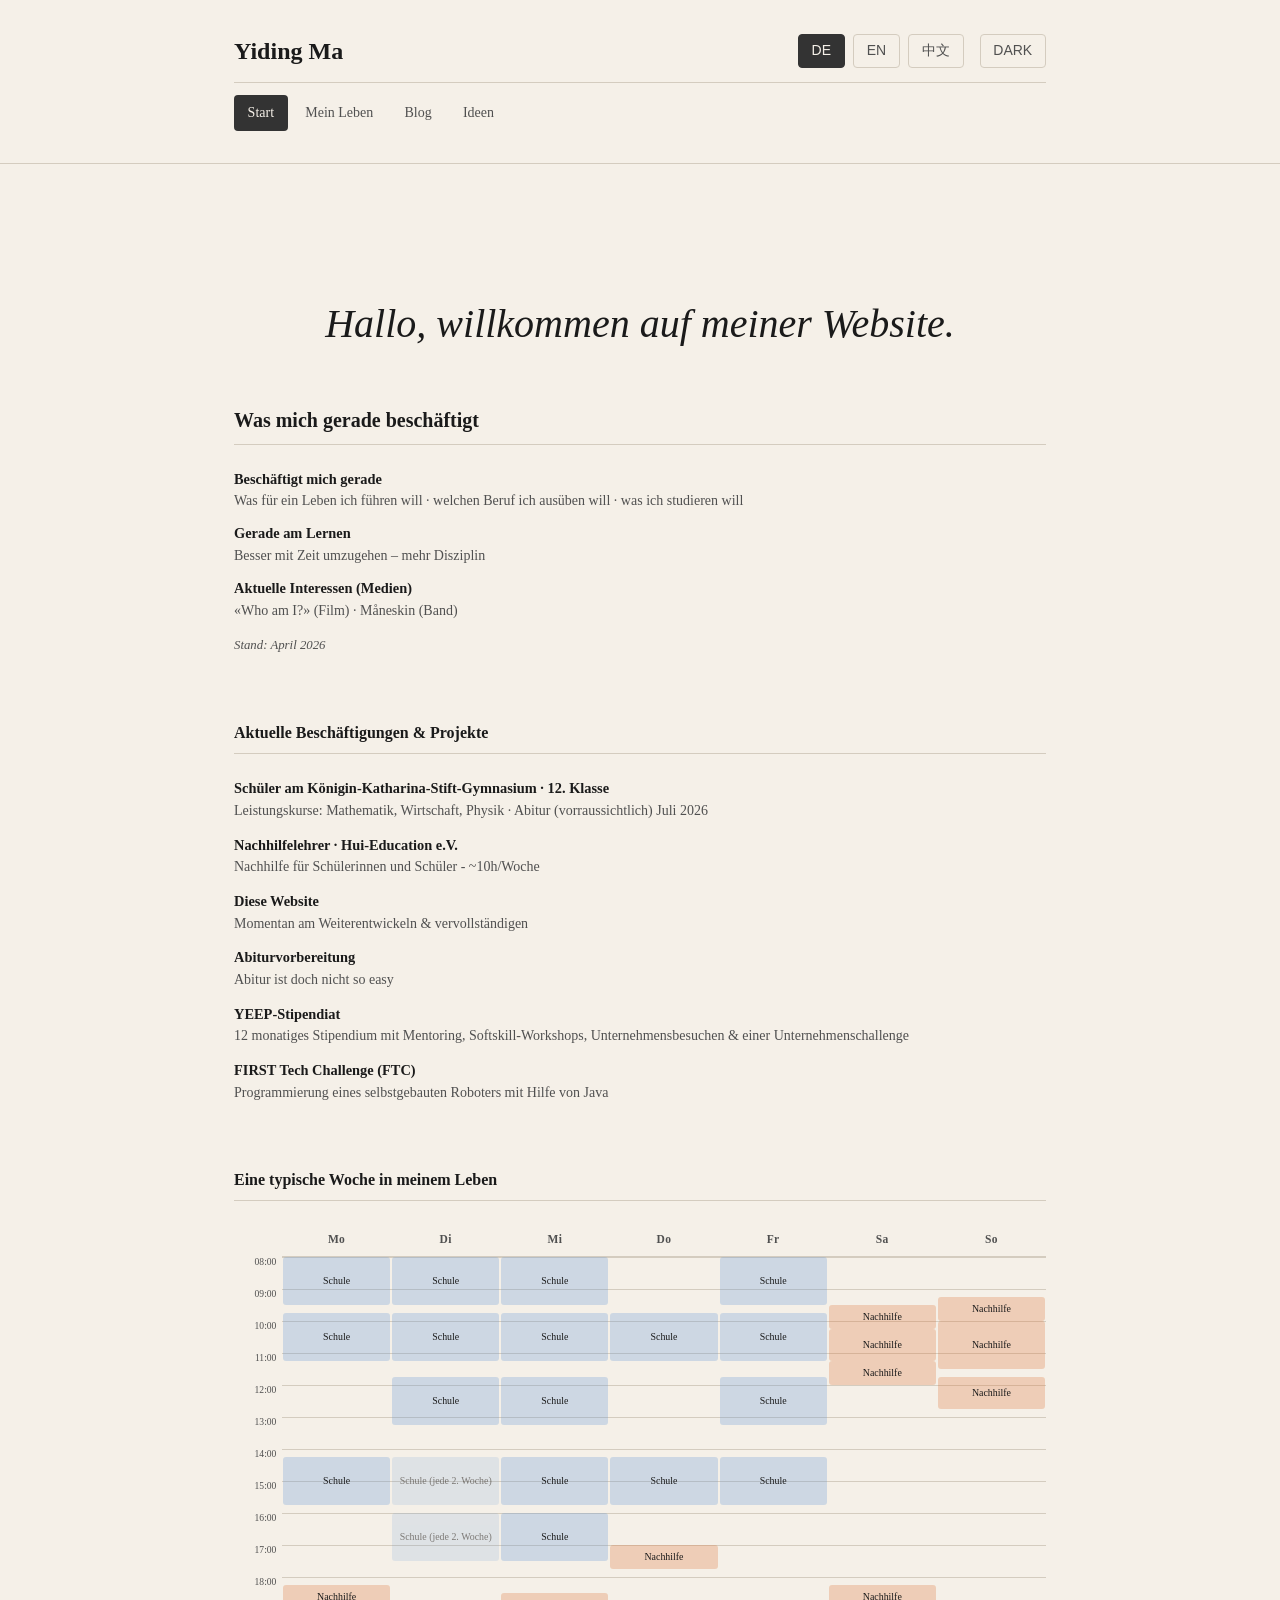
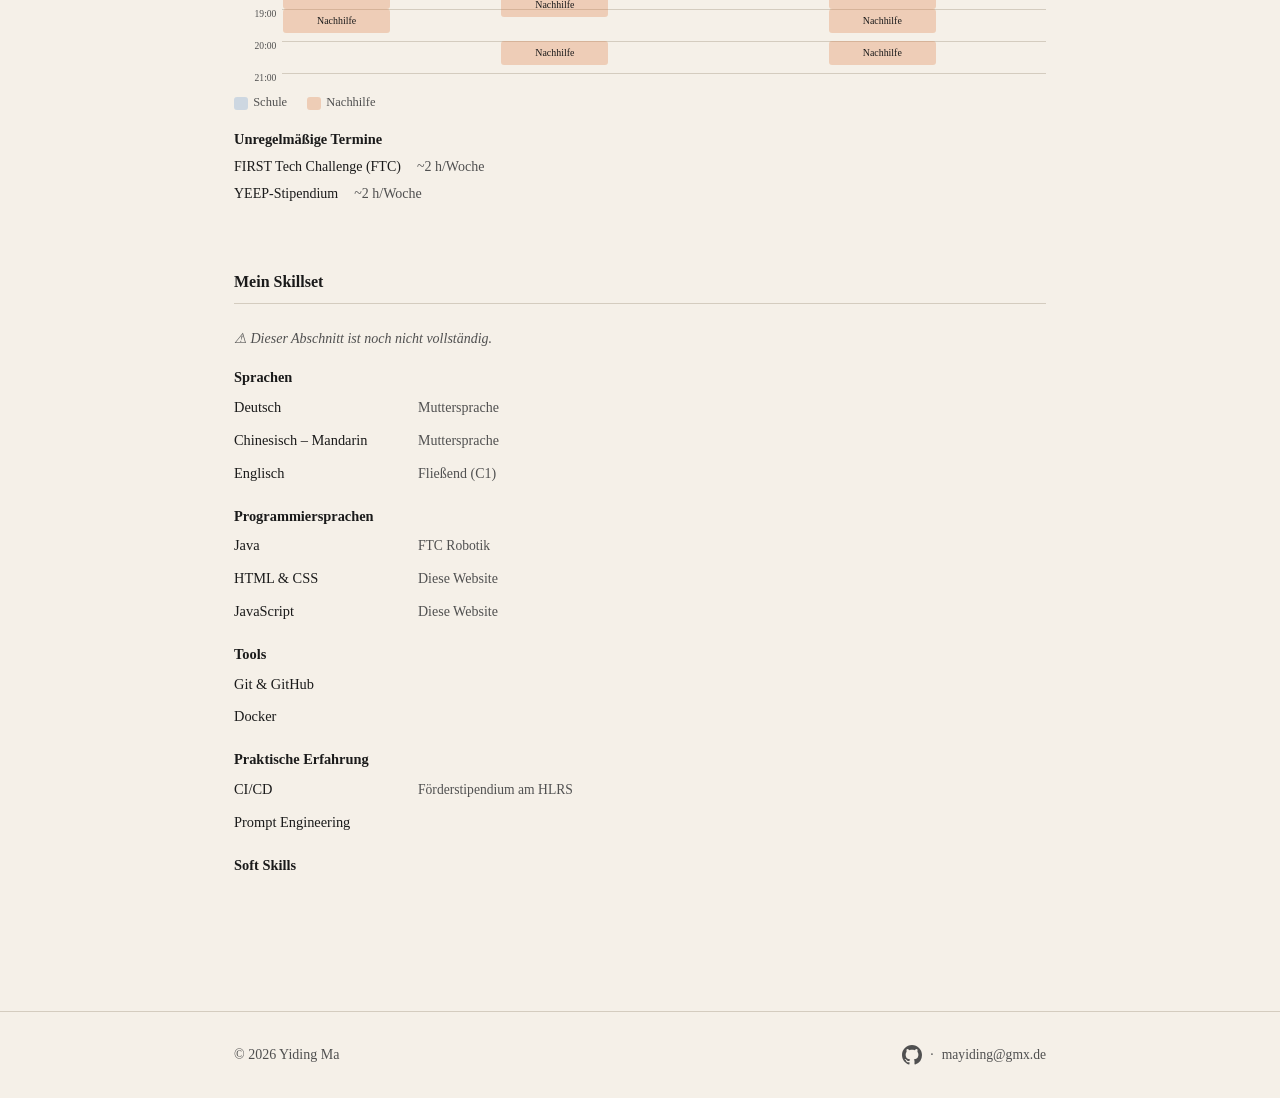
==== commit 0fc857d5: "feat: skills section WIP notice (DE only), lang-show utility" ====
--- a/index.html
+++ b/index.html
@@ -329,11 +329,16 @@
             </section>
 
             <!-- 5. Skills -->
+            <!-- TODO: Section is unfinished — Soft Skills list is empty and other
+                 categories may still be incomplete. Fill in before going live. -->
             <section class="home-section home-section--minor" id="skills">
                 <h2 class="home-section-title home-section-title--minor"
                     data-de="Mein Skillset"
                     data-en="My Skills"
                     data-zh="我的技能">Mein Skillset</h2>
+                <!-- DE notice: section not yet complete -->
+                <p class="section-wip-notice" data-lang-show="de"
+                   data-de="⚠ Dieser Abschnitt ist noch nicht vollständig.">⚠ Dieser Abschnitt ist noch nicht vollständig.</p>
                 <div class="skill-cats">
 
                     <div class="skill-cat">
@@ -396,7 +401,7 @@
                     <div class="skill-cat">
                         <p class="skill-cat-title" data-de="Soft Skills" data-en="Soft Skills" data-zh="软技能">Soft Skills</p>
                         <ul class="skills-list">
-                            <!-- Wird noch ergänzt -->
+                            <!-- TODO: Soft Skills list is intentionally empty — fill in later -->
                         </ul>
                     </div>
 
--- a/style.css
+++ b/style.css
@@ -301,21 +301,25 @@
    ==================================== */
 
 .detail-view {
-    display: none;
-    min-height: 100vh;
-    padding: 2rem 0 4rem;
-    background-color: var(--surface-color);
-    position: relative;
-}
-
-.detail-view:target {
-    display: block;
-}
-
-/* Hide timeline and footer when detail view is active */
-body:has(.detail-view:target) #timeline-view,
-body:has(.detail-view:target) .footer {
-    display: none;
+    position: fixed;
+    inset: 0;
+    z-index: 200;
+    overflow-y: auto;
+    padding: 5rem 1rem 4rem;
+    background-color: rgba(0, 0, 0, 0.5);
+    opacity: 0;
+    visibility: hidden;
+    transition: opacity 0.35s ease, visibility 0.35s ease;
+}
+
+.detail-view.is-open {
+    opacity: 1;
+    visibility: visible;
+}
+
+/* Prevent background scroll while overlay is open */
+body:has(.detail-view.is-open) {
+    overflow: hidden;
 }
 
 .detail-container {
@@ -327,6 +331,12 @@
     padding: 3rem;
     box-shadow: 0 2px 16px rgba(0, 0, 0, 0.08);
     position: relative;
+    transform: translateY(24px);
+    transition: transform 0.35s ease;
+}
+
+.detail-view.is-open .detail-container {
+    transform: translateY(0);
 }
 
 html.dark-mode .detail-container {
@@ -1019,11 +1029,7 @@
     margin: 0;
 }
 
-/* Hide filter bar and groups when a detail view is active */
-body:has(.detail-view:target) .filter-bar,
-body:has(.detail-view:target) .timeline-groups {
-    display: none;
-}
+
 
 
 /* ====================================
@@ -1505,6 +1511,13 @@
     text-decoration: underline;
 }
 
+.section-wip-notice {
+    font-size: 0.875rem;
+    color: var(--text-secondary);
+    font-style: italic;
+    margin-bottom: 1rem;
+}
+
 .skill-cats {
     display: flex;
     flex-direction: column;
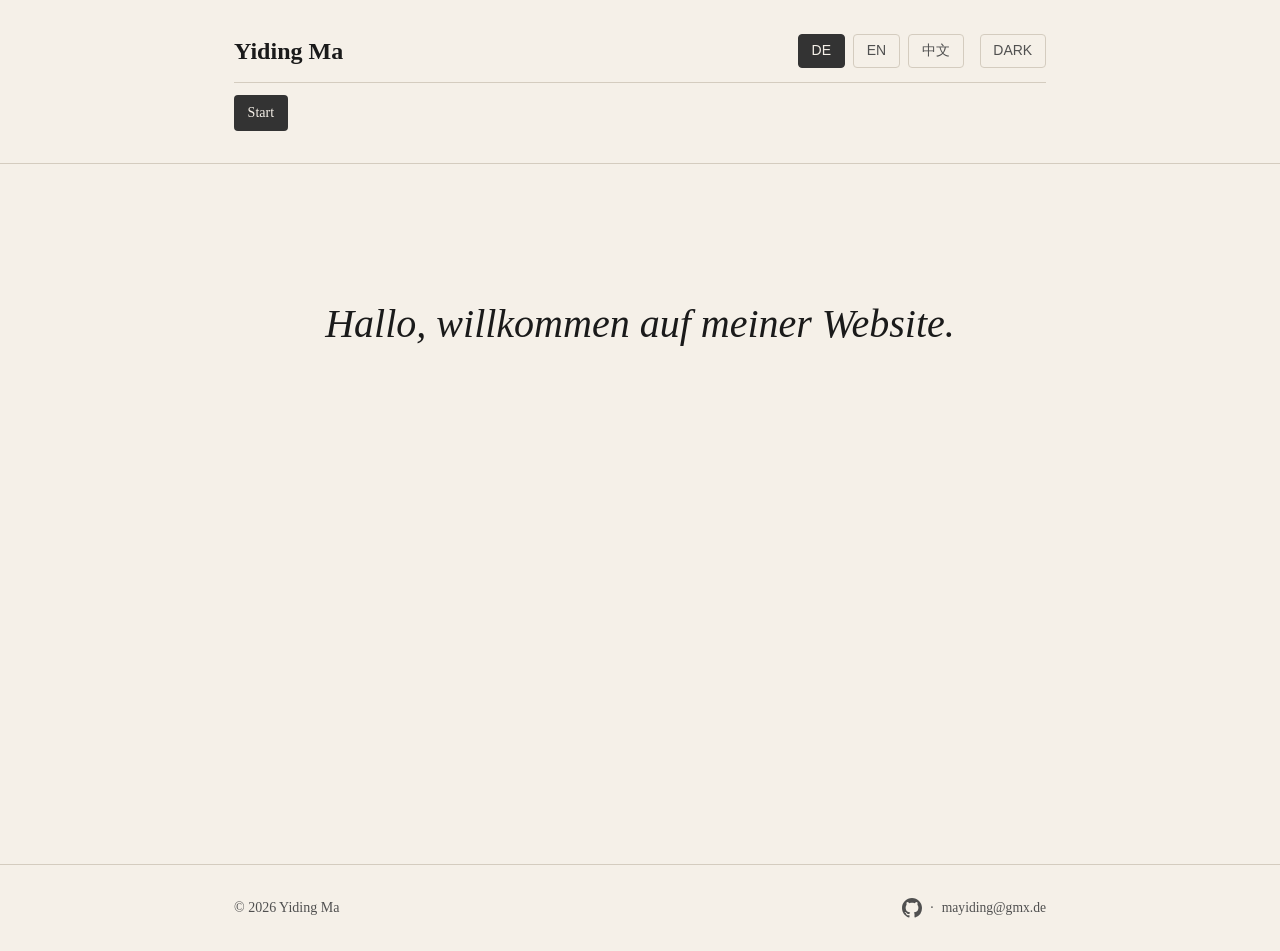
==== commit f373856a: "Temporarily hide unfinished website sections" ====
--- a/index.html
+++ b/index.html
@@ -70,9 +70,9 @@
             <nav class="navbar">
                 <div class="navbar-inner">
                 <a href="index.html" class="nav-link active" data-de="Start" data-en="Home" data-zh="首页">Start</a>
-                <a href="timeline.html" class="nav-link" data-de="Mein Leben" data-en="My life" data-zh="我的一生">Mein Leben</a>
-                <a href="blog.html" class="nav-link" data-de="Blog" data-en="Blog" data-zh="博客">Blog</a>
-                <a href="ideas.html" class="nav-link" data-de="Ideen" data-en="Ideas" data-zh="主意">Ideen</a>
+                <a href="timeline.html" class="nav-link" data-under-review data-de="Mein Leben" data-en="My life" data-zh="我的一生">Mein Leben</a>
+                <a href="blog.html" class="nav-link" data-under-review data-de="Blog" data-en="Blog" data-zh="博客">Blog</a>
+                <a href="ideas.html" class="nav-link" data-under-review data-de="Ideen" data-en="Ideas" data-zh="主意">Ideen</a>
                 </div>
             </nav>
         </div>
@@ -91,7 +91,7 @@
             </section>
 
             <!-- 2. Currently -->
-            <section class="home-section" id="currently">
+            <section class="home-section" id="currently" data-under-review>
                 <h2 class="home-section-title"
                     data-de="Was mich gerade beschäftigt"
                     data-en="What's currently on my mind"
@@ -104,14 +104,14 @@
                               data-zh="最近思考的事情">Beschäftigt mich gerade</span>
                         <span class="currently-value"
                               data-de="Was für ein Leben ich führen will · welchen Beruf ich ausüben will · was ich studieren will"
-                              data-en="What kind of life I want to lead · what career I want to pursue · what I want to study"
+                              data-en="What kind of life I want to live · What career I want to pursue · What I want to study"
                               data-zh="想过什么人生 · 想从事什么职业 · 想读什么专业">Was für ein Leben ich führen will · welchen Beruf ich ausüben will · was ich studieren will</span>
                     </li>
                     <li class="currently-item">
                         <span class="currently-label"
                               data-de="Gerade am Lernen"
                               data-en="Currently learning"
-                              data-zh="正在学">Gerade am Lernen</span>
+                              data-zh="正在学习">Gerade am Lernen</span>
                         <span class="currently-value"
                               data-de="Besser mit Zeit umzugehen &ndash; mehr Disziplin"
                               data-en="Better time management and more self-discipline"
@@ -121,10 +121,10 @@
                         <span class="currently-label"
                               data-de="Aktuelle Interessen (Medien)"
                               data-en="Current Media Interests"
-                              data-zh="当前媒体兴趣">Aktuelle Interessen (Medien)</span>
+                              data-zh="目前有兴趣的">Aktuelle Interessen (Medien)</span>
                         <span class="currently-value"
                               data-de="&#xAB;Who am I?&#xBB; (Film) &middot; Måneskin (Band)"
-                              data-en="&#xAB;Who am I?&#xBB; (film) &middot; Måneskin(Band)"
+                              data-en="&#xAB;Who am I?&#xBB; (film) &middot; Måneskin (Band)"
                               data-zh="《Who am I?》（电影）&middot; Måneskin (乐队)">&#xAB;Who am I?&#xBB; (Film) &middot; Måneskin</span>
                     </li>
                 </ul>
@@ -135,7 +135,7 @@
             </section>
 
             <!-- 3. What I'm currently up to -->
-            <section class="home-section home-section--minor" id="active">
+            <section class="home-section home-section--minor" id="active" data-under-review>
                 <h2 class="home-section-title home-section-title--minor"
                     data-de="Aktuelle Beschäftigungen &amp; Projekte"
                     data-en="Current Occupations &amp; Projects"
@@ -168,7 +168,7 @@
                               data-zh="这个网站">Diese Website</span>
                         <span class="active-desc"
                               data-de="Momentan am Weiterentwickeln & vervollständigen"
-                              data-en="Currently further developing & completing"
+                              data-en="Currently under active development, improvements and completions yet to come."
                               data-zh="目前正在开发和完善中">Laufend weiterentwickelt</span>
                     </li>
                     <li class="active-item">
@@ -178,7 +178,7 @@
                               data-zh="备战高考">Abiturvorbereitung</span>
                         <span class="active-desc"
                               data-de="Abitur ist doch nicht so easy"
-                              data-en="Graduating with proper grades requires more work than expected"
+                              data-en="The final exams aren&rsquo;t as easy as expected."
                               data-zh="高考还是有些难度的">Abitur ist doch nicht so easy</span>
                     </li>
                     <li class="active-item">
@@ -198,14 +198,14 @@
                               data-zh="FIRST Tech Challenge (FTC)">FIRST Tech Challenge (FTC)</span>
                         <span class="active-desc"
                               data-de="Programmierung eines selbstgebauten Roboters mit Hilfe von Java"
-                              data-en="Programming a self-built robot with the help of Java"
+                              data-en="Programming the robot control system of a self-built robot in Java"
                               data-zh="借助 Java 编写自制机器人程序">Programmierung eines selbstgebauten Roboters mit Hilfe von Java</span>
                     </li>
                 </ul>
             </section>
 
             <!-- 4. Week in my life -->
-            <section class="home-section home-section--minor" id="week">
+            <section class="home-section home-section--minor" id="week" data-under-review>
                 <h2 class="home-section-title home-section-title--minor"
                     data-de="Eine typische Woche in meinem Leben"
                     data-en="A typical week in my life"
@@ -331,7 +331,7 @@
             <!-- 5. Skills -->
             <!-- TODO: Section is unfinished — Soft Skills list is empty and other
                  categories may still be incomplete. Fill in before going live. -->
-            <section class="home-section home-section--minor" id="skills">
+            <section class="home-section home-section--minor" id="skills" data-under-review>
                 <h2 class="home-section-title home-section-title--minor"
                     data-de="Mein Skillset"
                     data-en="My Skills"
@@ -345,15 +345,15 @@
                         <p class="skill-cat-title" data-de="Sprachen" data-en="Languages" data-zh="语言">Sprachen</p>
                         <ul class="skills-list">
                             <li class="skill-item">
-                                <span class="skill-name">Deutsch</span>
+                                <span class="skill-name" data-de="Deutsch" data-en="German" data-zh="德语">Deutsch</span>
                                 <span class="skill-level" data-de="Muttersprache" data-en="Native" data-zh="母语">Muttersprache</span>
                             </li>
                             <li class="skill-item">
-                                <span class="skill-name">Chinesisch &ndash; Mandarin</span>
+                                <span class="skill-name" data-de="Chinesisch &ndash; Mandarin" data-en="Chinese &ndash; Mandarin" data-zh="中文 &ndash; 普通话">Chinesisch &ndash; Mandarin</span>
                                 <span class="skill-level" data-de="Muttersprache" data-en="Native" data-zh="母语">Muttersprache</span>
                             </li>
                             <li class="skill-item">
-                                <span class="skill-name">Englisch</span>
+                                <span class="skill-name" data-de="Englisch" data-en="English" data-zh="英语">Englisch</span>
                                 <span class="skill-level" data-de="Fließend (C1)" data-en="Fluent (C1)" data-zh="流利（C1）">Fließend (C1)</span>
                             </li>
                         </ul>
@@ -387,7 +387,7 @@
                     </div>
 
                     <div class="skill-cat">
-                        <p class="skill-cat-title" data-de="Praktische Erfahrung" data-en="Practical Experience" data-zh="实践经验">Praktische Erfahrung</p>
+                        <p class="skill-cat-title" data-de="Praktische Erfahrung" data-en="Practical Experience" data-zh="技能">Praktische Erfahrung</p>
                         <ul class="skills-list">
                             <li class="skill-item">
                                 <span class="skill-name">CI/CD</span>
--- a/style.css
+++ b/style.css
@@ -318,7 +318,7 @@
 }
 
 /* Prevent background scroll while overlay is open */
-body:has(.detail-view.is-open) {
+body:has(.detail-view.is-open:not([data-under-review])) {
     overflow: hidden;
 }
 
@@ -1694,3 +1694,8 @@
 }
 
 
+
+/* Temporarily hide unfinished sections. Remove data-under-review from each element when ready. */
+[data-under-review] {
+    display: none !important;
+}
